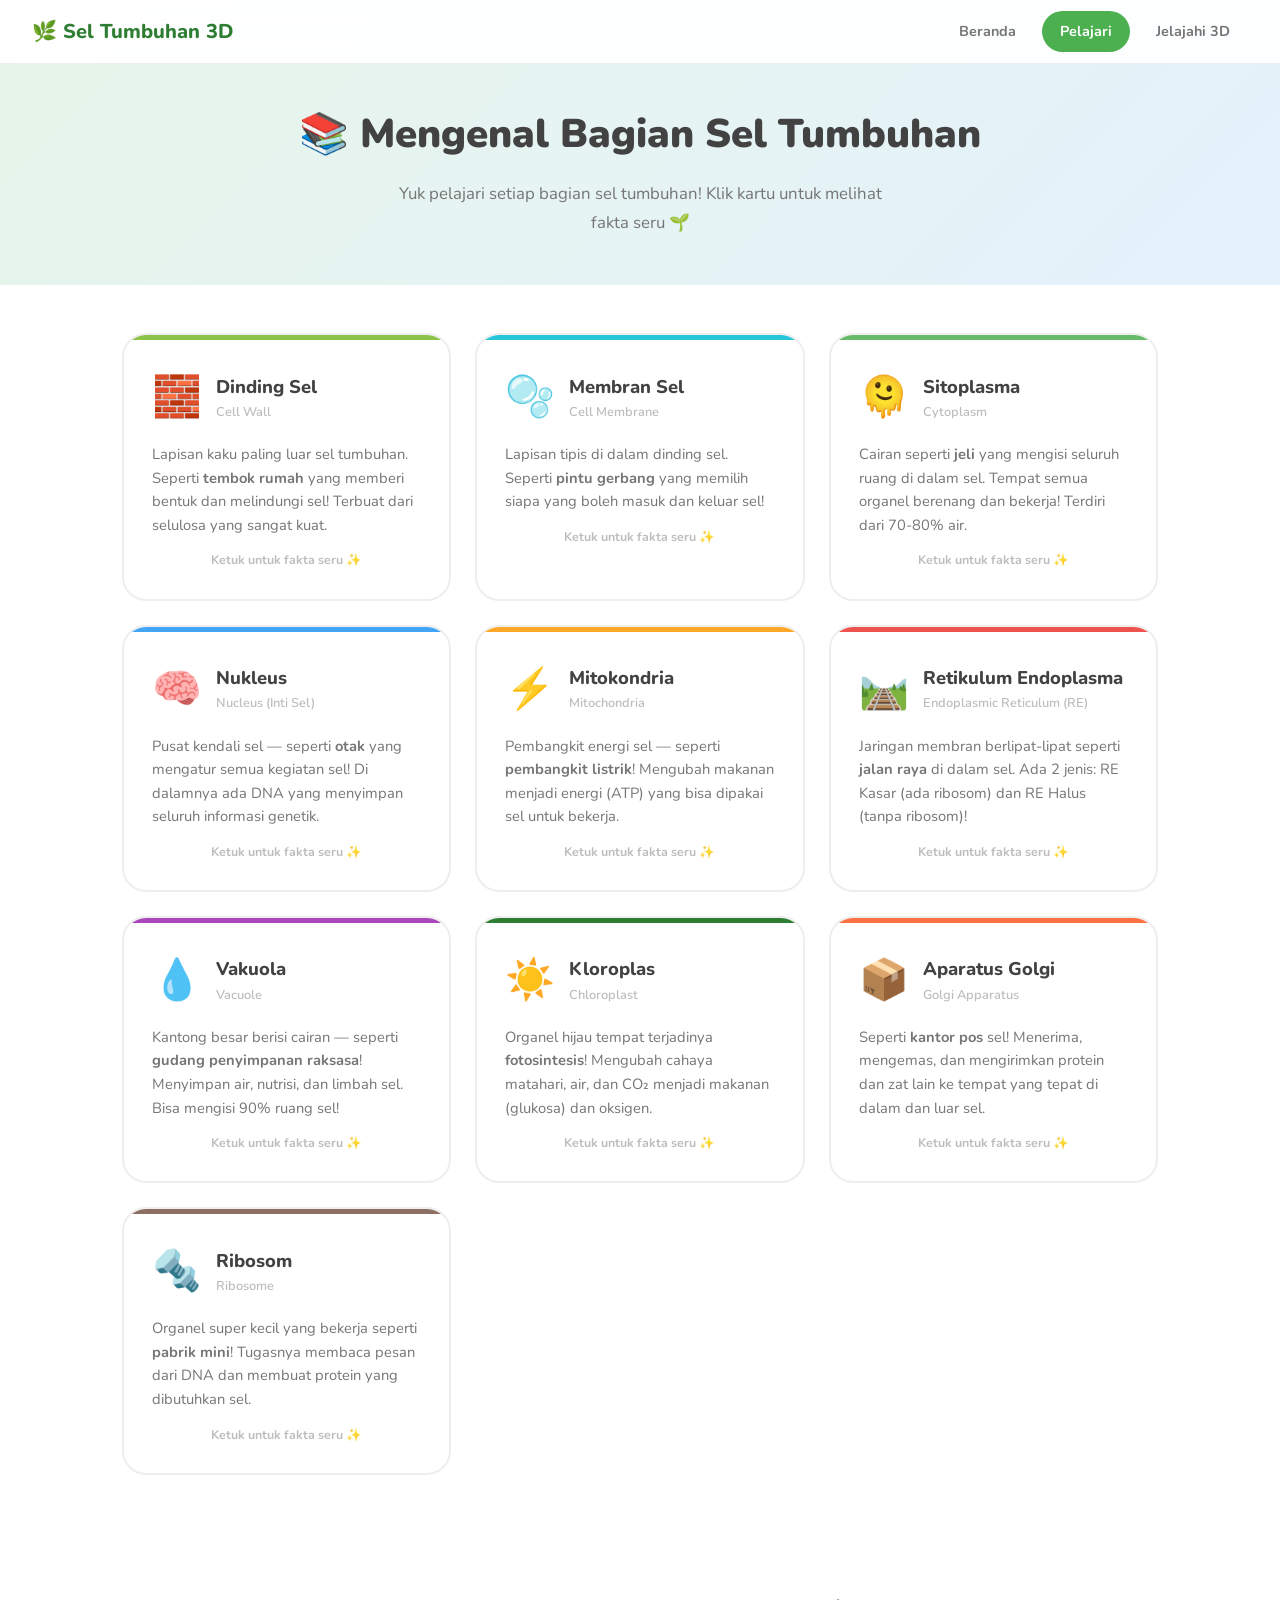
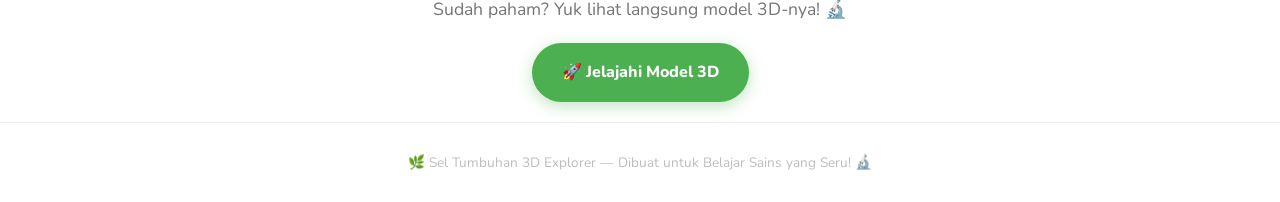
==== info.html @ b7b5b482 "done" ====
<!DOCTYPE html>
<html lang="id">
<head>
  <meta charset="UTF-8">
  <meta name="viewport" content="width=device-width, initial-scale=1.0">
  <title>Pelajari Sel Tumbuhan - Sel Tumbuhan 3D</title>
  <link rel="stylesheet" href="style.css">
</head>
<body class="page-info">

  <!-- Navbar -->
  <nav class="navbar">
    <a href="index.html" class="nav-brand">🌿 Sel Tumbuhan 3D</a>
    <div class="nav-links" id="navLinks">
      <a href="index.html">Beranda</a>
      <a href="info.html" class="active">Pelajari</a>
      <a href="viewer.html">Jelajahi 3D</a>
    </div>
    <button class="nav-hamburger" onclick="document.getElementById('navLinks').classList.toggle('open')">☰</button>
  </nav>

  <!-- Header -->
  <section class="info-header">
    <h1>📚 Mengenal Bagian Sel Tumbuhan</h1>
    <p>Yuk pelajari setiap bagian sel tumbuhan! Klik kartu untuk melihat fakta seru 🌱</p>
  </section>

  <!-- Organelle Cards -->
  <section class="organelles">
    <div class="organelles-grid">

      <!-- 1. Dinding Sel -->
      <div class="org-card" style="--org-color: #8BC34A" onclick="this.classList.toggle('expanded')">
        <div class="org-top">
          <span class="org-emoji">🧱</span>
          <div>
            <div class="org-title">Dinding Sel</div>
            <div class="org-subtitle">Cell Wall</div>
          </div>
        </div>
        <div class="org-desc">Lapisan kaku paling luar sel tumbuhan. Seperti <strong>tembok rumah</strong> yang memberi bentuk dan melindungi sel! Terbuat dari selulosa yang sangat kuat.</div>
        <div class="org-fun">
          <span class="fun-label">💡 Fakta Seru</span>
          Dinding sel hanya ada di sel tumbuhan, TIDAK ada di sel hewan! Itulah kenapa tumbuhan bisa berdiri tegak. Selulosa di dinding sel juga dipakai untuk membuat kertas lho!
        </div>
        <div class="expand-hint">Ketuk untuk fakta seru ✨</div>
      </div>

      <!-- 2. Membran Sel -->
      <div class="org-card" style="--org-color: #26C6DA" onclick="this.classList.toggle('expanded')">
        <div class="org-top">
          <span class="org-emoji">🫧</span>
          <div>
            <div class="org-title">Membran Sel</div>
            <div class="org-subtitle">Cell Membrane</div>
          </div>
        </div>
        <div class="org-desc">Lapisan tipis di dalam dinding sel. Seperti <strong>pintu gerbang</strong> yang memilih siapa yang boleh masuk dan keluar sel!</div>
        <div class="org-fun">
          <span class="fun-label">💡 Fakta Seru</span>
          Membran sel sangat tipis — hanya sekitar 7 nanometer! Itu 10.000 kali lebih tipis dari selembar kertas. Tapi hebatnya, dia bisa memilih zat mana yang boleh lewat!
        </div>
        <div class="expand-hint">Ketuk untuk fakta seru ✨</div>
      </div>

      <!-- 3. Sitoplasma -->
      <div class="org-card" style="--org-color: #66BB6A" onclick="this.classList.toggle('expanded')">
        <div class="org-top">
          <span class="org-emoji">🫠</span>
          <div>
            <div class="org-title">Sitoplasma</div>
            <div class="org-subtitle">Cytoplasm</div>
          </div>
        </div>
        <div class="org-desc">Cairan seperti <strong>jeli</strong> yang mengisi seluruh ruang di dalam sel. Tempat semua organel berenang dan bekerja! Terdiri dari 70-80% air.</div>
        <div class="org-fun">
          <span class="fun-label">💡 Fakta Seru</span>
          Sitoplasma itu kayak kolam renang buat organel! Semua aktivitas penting sel terjadi di sini. Bayangkan seperti kota yang sibuk — semua orang bekerja di dalamnya!
        </div>
        <div class="expand-hint">Ketuk untuk fakta seru ✨</div>
      </div>

      <!-- 4. Nukleus -->
      <div class="org-card" style="--org-color: #42A5F5" onclick="this.classList.toggle('expanded')">
        <div class="org-top">
          <span class="org-emoji">🧠</span>
          <div>
            <div class="org-title">Nukleus</div>
            <div class="org-subtitle">Nucleus (Inti Sel)</div>
          </div>
        </div>
        <div class="org-desc">Pusat kendali sel — seperti <strong>otak</strong> yang mengatur semua kegiatan sel! Di dalamnya ada DNA yang menyimpan seluruh informasi genetik.</div>
        <div class="org-fun">
          <span class="fun-label">💡 Fakta Seru</span>
          Kalau DNA dalam satu sel manusia direntangkan, panjangnya bisa mencapai 2 meter! Tapi semuanya dilipat sangat rapi di dalam nukleus yang kecil sekali.
        </div>
        <div class="expand-hint">Ketuk untuk fakta seru ✨</div>
      </div>

      <!-- 5. Mitokondria -->
      <div class="org-card" style="--org-color: #FFA726" onclick="this.classList.toggle('expanded')">
        <div class="org-top">
          <span class="org-emoji">⚡</span>
          <div>
            <div class="org-title">Mitokondria</div>
            <div class="org-subtitle">Mitochondria</div>
          </div>
        </div>
        <div class="org-desc">Pembangkit energi sel — seperti <strong>pembangkit listrik</strong>! Mengubah makanan menjadi energi (ATP) yang bisa dipakai sel untuk bekerja.</div>
        <div class="org-fun">
          <span class="fun-label">💡 Fakta Seru</span>
          Mitokondria punya DNA sendiri yang berbeda dari DNA di nukleus! Para ilmuwan percaya mitokondria dulunya adalah bakteri yang "dimakan" oleh sel jutaan tahun lalu, lalu mereka hidup bersama.
        </div>
        <div class="expand-hint">Ketuk untuk fakta seru ✨</div>
      </div>

      <!-- 6. Retikulum Endoplasma -->
      <div class="org-card" style="--org-color: #EF5350" onclick="this.classList.toggle('expanded')">
        <div class="org-top">
          <span class="org-emoji">🛤️</span>
          <div>
            <div class="org-title">Retikulum Endoplasma</div>
            <div class="org-subtitle">Endoplasmic Reticulum (RE)</div>
          </div>
        </div>
        <div class="org-desc">Jaringan membran berlipat-lipat seperti <strong>jalan raya</strong> di dalam sel. Ada 2 jenis: RE Kasar (ada ribosom) dan RE Halus (tanpa ribosom)!</div>
        <div class="org-fun">
          <span class="fun-label">💡 Fakta Seru</span>
          Kalau RE Kasar direntangkan, luasnya bisa 30 kali lebih besar dari membran sel! RE Kasar sibuk membuat protein, sedangkan RE Halus membuat lemak dan menyingkirkan racun.
        </div>
        <div class="expand-hint">Ketuk untuk fakta seru ✨</div>
      </div>

      <!-- 7. Vakuola -->
      <div class="org-card" style="--org-color: #AB47BC" onclick="this.classList.toggle('expanded')">
        <div class="org-top">
          <span class="org-emoji">💧</span>
          <div>
            <div class="org-title">Vakuola</div>
            <div class="org-subtitle">Vacuole</div>
          </div>
        </div>
        <div class="org-desc">Kantong besar berisi cairan — seperti <strong>gudang penyimpanan raksasa</strong>! Menyimpan air, nutrisi, dan limbah sel. Bisa mengisi 90% ruang sel!</div>
        <div class="org-fun">
          <span class="fun-label">💡 Fakta Seru</span>
          Vakuola sel tumbuhan SANGAT besar! Saking besarnya, organel lain terdorong ke pinggir. Saat tumbuhan layu, itu karena vakuolanya kehilangan air. Siram air = vakuola terisi lagi = tumbuhan tegak!
        </div>
        <div class="expand-hint">Ketuk untuk fakta seru ✨</div>
      </div>

      <!-- 8. Kloroplas -->
      <div class="org-card" style="--org-color: #2E7D32" onclick="this.classList.toggle('expanded')">
        <div class="org-top">
          <span class="org-emoji">☀️</span>
          <div>
            <div class="org-title">Kloroplas</div>
            <div class="org-subtitle">Chloroplast</div>
          </div>
        </div>
        <div class="org-desc">Organel hijau tempat terjadinya <strong>fotosintesis</strong>! Mengubah cahaya matahari, air, dan CO₂ menjadi makanan (glukosa) dan oksigen.</div>
        <div class="org-fun">
          <span class="fun-label">💡 Fakta Seru</span>
          Kloroplas mengandung klorofil yang membuat daun berwarna hijau! Saat musim gugur, klorofil rusak sehingga daun berubah warna jadi kuning dan merah. Kloroplas juga punya DNA sendiri!
        </div>
        <div class="expand-hint">Ketuk untuk fakta seru ✨</div>
      </div>

      <!-- 9. Aparatus Golgi -->
      <div class="org-card" style="--org-color: #FF7043" onclick="this.classList.toggle('expanded')">
        <div class="org-top">
          <span class="org-emoji">📦</span>
          <div>
            <div class="org-title">Aparatus Golgi</div>
            <div class="org-subtitle">Golgi Apparatus</div>
          </div>
        </div>
        <div class="org-desc">Seperti <strong>kantor pos</strong> sel! Menerima, mengemas, dan mengirimkan protein dan zat lain ke tempat yang tepat di dalam dan luar sel.</div>
        <div class="org-fun">
          <span class="fun-label">💡 Fakta Seru</span>
          Aparatus Golgi dinamai dari ilmuwan Italia, Camillo Golgi, yang menemukannya tahun 1898. Satu sel bisa punya 10-20 aparatus Golgi yang bekerja tanpa henti seperti pabrik pengiriman paket!
        </div>
        <div class="expand-hint">Ketuk untuk fakta seru ✨</div>
      </div>

      <!-- 10. Ribosom -->
      <div class="org-card" style="--org-color: #8D6E63" onclick="this.classList.toggle('expanded')">
        <div class="org-top">
          <span class="org-emoji">🔩</span>
          <div>
            <div class="org-title">Ribosom</div>
            <div class="org-subtitle">Ribosome</div>
          </div>
        </div>
        <div class="org-desc">Organel super kecil yang bekerja seperti <strong>pabrik mini</strong>! Tugasnya membaca pesan dari DNA dan membuat protein yang dibutuhkan sel.</div>
        <div class="org-fun">
          <span class="fun-label">💡 Fakta Seru</span>
          Satu sel bisa punya JUTAAN ribosom! Mereka sangat kecil — cuma 25 nanometer. Beberapa menempel di RE Kasar (seperti pekerja di pabrik), beberapa mengapung bebas di sitoplasma.
        </div>
        <div class="expand-hint">Ketuk untuk fakta seru ✨</div>
      </div>

    </div>
  </section>

  <!-- CTA -->
  <section class="info-cta">
    <p>Sudah paham? Yuk lihat langsung model 3D-nya! 🔬</p>
    <a href="viewer.html" class="btn btn-primary">🚀 Jelajahi Model 3D</a>
  </section>

  <!-- Footer -->
  <footer>
    <p>🌿 Sel Tumbuhan 3D Explorer — Dibuat untuk Belajar Sains yang Seru! 🔬</p>
  </footer>

</body>
</html>
---- style.css ----
@import url('https://fonts.googleapis.com/css2?family=Nunito:wght@400;600;700;800;900&display=swap');

/* ═══════════════════════════════════════════
   CSS Variables
   ═══════════════════════════════════════════ */
:root {
  --green: #4CAF50;
  --green-light: #81C784;
  --green-pale: #E8F5E9;
  --green-dark: #2E7D32;
  --yellow: #FFD54F;
  --yellow-light: #FFF9C4;
  --blue: #42A5F5;
  --blue-light: #BBDEFB;
  --pink: #F06292;
  --orange: #FF7043;
  --purple: #AB47BC;
  --cyan: #26C6DA;
  --red: #EF5350;
  --white: #FFFFFF;
  --gray-50: #FAFAFA;
  --gray-100: #F5F5F5;
  --gray-200: #EEEEEE;
  --gray-400: #BDBDBD;
  --gray-600: #757575;
  --gray-800: #424242;
  --radius: 16px;
  --radius-sm: 10px;
  --radius-lg: 24px;
  --radius-full: 999px;
  --shadow: 0 4px 20px rgba(0,0,0,0.06);
  --shadow-md: 0 6px 24px rgba(0,0,0,0.1);
  --shadow-lg: 0 12px 40px rgba(0,0,0,0.12);
  --transition: 0.3s cubic-bezier(0.4, 0, 0.2, 1);
}

*, *::before, *::after { margin: 0; padding: 0; box-sizing: border-box; }

html { scroll-behavior: smooth; }

body {
  font-family: 'Nunito', sans-serif;
  background: var(--white);
  color: var(--gray-800);
  line-height: 1.7;
  overflow-x: hidden;
  min-height: 100vh;
}

a { text-decoration: none; color: inherit; }
img { max-width: 100%; display: block; }
button { font-family: inherit; cursor: pointer; border: none; }

/* ═══════════════════════════════════════════
   Navbar
   ═══════════════════════════════════════════ */
.navbar {
  position: fixed; top: 0; left: 0; right: 0; z-index: 100;
  display: flex; align-items: center; justify-content: space-between;
  padding: 0 32px; height: 64px;
  background: rgba(255,255,255,0.92);
  backdrop-filter: blur(12px);
  border-bottom: 1px solid var(--gray-200);
}

.nav-brand {
  font-size: 1.25rem; font-weight: 800;
  color: var(--green-dark);
  display: flex; align-items: center; gap: 6px;
}

.nav-links { display: flex; gap: 8px; }

.nav-links a {
  padding: 8px 18px; border-radius: var(--radius-full);
  font-weight: 700; font-size: 0.9rem;
  color: var(--gray-600);
  transition: var(--transition);
}
.nav-links a:hover { background: var(--green-pale); color: var(--green-dark); }
.nav-links a.active { background: var(--green); color: var(--white); }

.nav-hamburger {
  display: none; background: none; border: none;
  font-size: 1.5rem; color: var(--gray-800);
}

/* ═══════════════════════════════════════════
   Buttons
   ═══════════════════════════════════════════ */
.btn {
  display: inline-flex; align-items: center; gap: 8px;
  padding: 14px 28px; border-radius: var(--radius-full);
  font-weight: 800; font-size: 1rem;
  transition: var(--transition);
  border: 2px solid transparent;
}
.btn-primary {
  background: var(--green); color: var(--white);
  box-shadow: 0 4px 16px rgba(76,175,80,0.35);
}
.btn-primary:hover { background: var(--green-dark); transform: translateY(-2px); box-shadow: 0 8px 24px rgba(76,175,80,0.4); }

.btn-secondary {
  background: var(--white); color: var(--green-dark);
  border-color: var(--green-light);
}
.btn-secondary:hover { background: var(--green-pale); transform: translateY(-2px); }

.btn-sm { padding: 10px 20px; font-size: 0.85rem; }

/* ═══════════════════════════════════════════
   LANDING PAGE
   ═══════════════════════════════════════════ */

/* Hero */
.hero {
  min-height: 100vh; padding: 100px 32px 60px;
  display: flex; align-items: center; justify-content: center;
  gap: 60px;
  background: linear-gradient(135deg, #f0faf1 0%, #e8f8e0 30%, #fff9e0 70%, #fff 100%);
  position: relative; overflow: hidden;
}

.hero-content { max-width: 520px; z-index: 2; }

.hero-badge {
  display: inline-block;
  padding: 8px 18px; border-radius: var(--radius-full);
  background: var(--green-pale); color: var(--green-dark);
  font-weight: 800; font-size: 0.85rem;
  margin-bottom: 20px;
}

.hero h1 {
  font-size: 3.2rem; font-weight: 900; line-height: 1.15;
  margin-bottom: 16px;
}

.text-gradient {
  background: linear-gradient(135deg, var(--green) 0%, var(--cyan) 50%, var(--blue) 100%);
  -webkit-background-clip: text; background-clip: text;
  -webkit-text-fill-color: transparent;
}

.hero p {
  font-size: 1.15rem; color: var(--gray-600);
  margin-bottom: 32px; max-width: 420px;
}

.hero-buttons { display: flex; gap: 14px; flex-wrap: wrap; }

.hero-visual {
  position: relative; width: 380px; height: 380px;
  flex-shrink: 0; z-index: 1;
}

.hero-cell {
  width: 100%; height: 100%;
  display: flex; align-items: center; justify-content: center;
  font-size: 12rem;
  filter: drop-shadow(0 20px 40px rgba(76,175,80,0.2));
  animation: hero-float 4s ease-in-out infinite;
}

@keyframes hero-float {
  0%, 100% { transform: translateY(0); }
  50% { transform: translateY(-20px); }
}

/* Floating leaves */
.leaf {
  position: absolute; font-size: 2.5rem;
  animation: leaf-float 6s ease-in-out infinite;
  opacity: 0.7; z-index: 0;
}
.leaf-1 { top: 10%; left: 5%; animation-delay: 0s; }
.leaf-2 { top: 30%; right: 5%; animation-delay: 1s; font-size: 3rem; }
.leaf-3 { bottom: 20%; left: 10%; animation-delay: 2s; }
.leaf-4 { top: 15%; right: 20%; animation-delay: 0.5s; font-size: 2rem; }
.leaf-5 { bottom: 30%; right: 15%; animation-delay: 3s; }

@keyframes leaf-float {
  0%, 100% { transform: translateY(0) rotate(0deg); }
  25% { transform: translateY(-15px) rotate(5deg); }
  50% { transform: translateY(-8px) rotate(-3deg); }
  75% { transform: translateY(-20px) rotate(8deg); }
}

/* Features */
.features {
  padding: 80px 32px;
  text-align: center;
}
.features > h2 {
  font-size: 2rem; font-weight: 900;
  margin-bottom: 48px;
}
.features-grid {
  display: grid; grid-template-columns: repeat(auto-fit, minmax(280px, 1fr));
  gap: 24px; max-width: 960px; margin: 0 auto;
}

.feature-card {
  background: var(--white);
  border: 2px solid var(--gray-200);
  border-radius: var(--radius-lg);
  padding: 36px 28px;
  transition: var(--transition);
  text-align: center;
}
.feature-card:hover {
  transform: translateY(-6px);
  box-shadow: var(--shadow-lg);
  border-color: var(--card-color, var(--green));
}
.feature-icon {
  font-size: 3.5rem; margin-bottom: 16px;
  display: inline-block;
  animation: icon-bounce 2s ease-in-out infinite;
}
@keyframes icon-bounce {
  0%, 100% { transform: scale(1); }
  50% { transform: scale(1.1); }
}
.feature-card h3 {
  font-size: 1.25rem; font-weight: 800; margin-bottom: 8px;
  color: var(--card-color, var(--green-dark));
}
.feature-card p {
  font-size: 0.95rem; color: var(--gray-600); margin-bottom: 16px;
}
.card-link {
  font-weight: 800; font-size: 0.9rem;
  color: var(--card-color, var(--green));
}
.card-link:hover { text-decoration: underline; }

/* Fun Facts */
.fun-facts {
  padding: 60px 32px 80px;
  background: var(--green-pale);
  text-align: center;
}
.fun-facts > h2 { font-size: 1.8rem; font-weight: 900; margin-bottom: 40px; }

.facts-grid {
  display: grid; grid-template-columns: repeat(auto-fit, minmax(250px, 1fr));
  gap: 20px; max-width: 860px; margin: 0 auto;
}
.fact-card {
  background: var(--white);
  border-radius: var(--radius);
  padding: 28px;
  box-shadow: var(--shadow);
  text-align: center;
  transition: var(--transition);
}
.fact-card:hover { transform: translateY(-4px); box-shadow: var(--shadow-md); }
.fact-emoji { font-size: 2.5rem; display: block; margin-bottom: 10px; }
.fact-card p { font-size: 0.95rem; color: var(--gray-600); }

/* Footer */
footer {
  padding: 28px 32px;
  text-align: center;
  border-top: 1px solid var(--gray-200);
  color: var(--gray-400);
  font-size: 0.85rem;
}

/* BG decorations */
.bg-decoration {
  position: fixed; top: 0; left: 0; right: 0; bottom: 0;
  pointer-events: none; z-index: 0;
}
.deco-leaf {
  position: absolute; font-size: 4rem; opacity: 0.06;
  animation: deco-drift 20s linear infinite;
}
.dl-1 { top: 10%; left: -5%; animation-duration: 25s; }
.dl-2 { top: 50%; right: -5%; animation-duration: 30s; animation-delay: 5s; }
.dl-3 { bottom: 10%; left: 10%; animation-duration: 22s; animation-delay: 8s; }
.dl-4 { top: 30%; left: 50%; animation-duration: 28s; animation-delay: 12s; font-size: 3rem; }

@keyframes deco-drift {
  0% { transform: translateY(0) rotate(0deg); opacity: 0.06; }
  50% { transform: translateY(-40px) rotate(180deg); opacity: 0.1; }
  100% { transform: translateY(0) rotate(360deg); opacity: 0.06; }
}

/* ═══════════════════════════════════════════
   INFO PAGE
   ═══════════════════════════════════════════ */
.info-header {
  padding: 100px 32px 48px;
  text-align: center;
  background: linear-gradient(135deg, #e8f5e9, #e3f2fd);
}
.info-header h1 { font-size: 2.5rem; font-weight: 900; margin-bottom: 12px; }
.info-header p { font-size: 1.05rem; color: var(--gray-600); max-width: 500px; margin: 0 auto; }

.organelles {
  padding: 48px 32px 80px;
  max-width: 1100px; margin: 0 auto;
}
.organelles-grid {
  display: grid; grid-template-columns: repeat(auto-fill, minmax(300px, 1fr));
  gap: 24px;
}

.org-card {
  background: var(--white);
  border: 2px solid var(--gray-200);
  border-radius: var(--radius-lg);
  padding: 28px;
  transition: var(--transition);
  cursor: pointer;
  position: relative;
  overflow: hidden;
}
.org-card::before {
  content: '';
  position: absolute; top: 0; left: 0; right: 0;
  height: 5px; border-radius: var(--radius-lg) var(--radius-lg) 0 0;
  background: var(--org-color, var(--green));
}
.org-card:hover {
  transform: translateY(-4px);
  box-shadow: 0 8px 30px color-mix(in srgb, var(--org-color, var(--green)) 20%, transparent);
  border-color: var(--org-color, var(--green));
}

.org-card .org-top { display: flex; align-items: center; gap: 14px; margin-bottom: 12px; }
.org-card .org-emoji { font-size: 2.5rem; }
.org-card .org-title { font-size: 1.15rem; font-weight: 800; }
.org-card .org-subtitle { font-size: 0.8rem; color: var(--gray-400); font-weight: 600; }
.org-card .org-desc { font-size: 0.92rem; color: var(--gray-600); line-height: 1.6; }
.org-card .org-fun {
  margin-top: 14px;
  padding: 12px 16px;
  background: var(--gray-50);
  border-radius: var(--radius-sm);
  font-size: 0.85rem;
  color: var(--gray-600);
  display: none;
}
.org-card .org-fun .fun-label {
  font-weight: 800; color: var(--org-color, var(--green));
  display: block; margin-bottom: 4px;
}
.org-card.expanded .org-fun { display: block; }
.org-card .expand-hint {
  margin-top: 12px;
  font-size: 0.78rem;
  color: var(--gray-400);
  font-weight: 700;
  text-align: center;
}
.org-card.expanded .expand-hint { display: none; }

.info-cta {
  text-align: center;
  padding: 40px 32px 20px;
  max-width: 1100px; margin: 0 auto;
}
.info-cta p { font-size: 1.1rem; color: var(--gray-600); margin-bottom: 18px; }

/* ═══════════════════════════════════════════
   VIEWER PAGE
   ═══════════════════════════════════════════ */
.page-viewer { height: 100vh; display: flex; flex-direction: column; overflow: hidden; }

.viewer-nav {
  display: flex; align-items: center; justify-content: space-between;
  padding: 0 20px; height: 56px; flex-shrink: 0;
  background: var(--white);
  border-bottom: 1px solid var(--gray-200);
  z-index: 50;
}
.viewer-nav .vn-left { display: flex; align-items: center; gap: 12px; }
.viewer-nav .vn-back {
  width: 36px; height: 36px; border-radius: var(--radius-sm);
  background: var(--gray-100); color: var(--gray-600);
  display: flex; align-items: center; justify-content: center;
  font-size: 1.1rem; transition: var(--transition);
}
.viewer-nav .vn-back:hover { background: var(--green-pale); color: var(--green-dark); }
.viewer-nav .vn-title { font-weight: 800; font-size: 1rem; color: var(--green-dark); }
.viewer-nav .vn-right { display: flex; gap: 8px; }

.vn-btn {
  height: 36px; padding: 0 14px; border-radius: var(--radius-sm);
  background: var(--gray-100); color: var(--gray-600);
  font-weight: 700; font-size: 0.82rem;
  display: flex; align-items: center; gap: 6px;
  transition: var(--transition);
}
.vn-btn:hover { background: var(--green-pale); color: var(--green-dark); }
.vn-btn.active { background: var(--green); color: var(--white); }

/* Viewport & canvas */
.viewer-body { flex: 1; display: flex; position: relative; overflow: hidden; }

#viewer-wrap {
  flex: 1; position: relative;
  background: linear-gradient(180deg, #f5f9f5 0%, #eef5ee 100%);
}
#three-canvas { display: block; width: 100%; height: 100%; }

/* Loading */
#loading {
  position: absolute; inset: 0;
  display: flex; flex-direction: column;
  align-items: center; justify-content: center;
  background: var(--white);
  z-index: 30;
  transition: opacity 0.4s;
}
#loading.hidden { opacity: 0; pointer-events: none; }

.spinner {
  width: 48px; height: 48px;
  border: 4px solid var(--green-pale);
  border-top-color: var(--green);
  border-radius: 50%;
  animation: spin 0.8s linear infinite;
  margin-bottom: 16px;
}
@keyframes spin { to { transform: rotate(360deg); } }

.progress-wrap {
  width: 200px; height: 6px;
  background: var(--gray-200);
  border-radius: var(--radius-full);
  overflow: hidden; margin-bottom: 10px;
}
#progress-bar {
  height: 100%; width: 0%;
  background: linear-gradient(90deg, var(--green-light), var(--green));
  border-radius: var(--radius-full);
  transition: width 0.3s;
}
#load-label { font-size: 0.82rem; color: var(--gray-400); font-weight: 600; }

/* Controls hint */
#controls-hint {
  position: absolute; bottom: 20px; left: 50%;
  transform: translateX(-50%);
  background: rgba(255,255,255,0.9);
  backdrop-filter: blur(8px);
  padding: 10px 20px; border-radius: var(--radius-full);
  font-size: 0.8rem; color: var(--gray-600);
  box-shadow: var(--shadow);
  transition: opacity 0.5s; z-index: 10;
  white-space: nowrap;
}
#controls-hint span { color: var(--green); font-weight: 700; }

/* Viewer plant background decorations */
.viewer-plants {
  position: fixed; inset: 0;
  pointer-events: none; z-index: 0;
  overflow: hidden;
}
.vp {
  position: absolute;
  font-size: 3.5rem;
  opacity: 0.25;
  filter: hue-rotate(-10deg) saturate(2.5) brightness(0.6);
  animation: vp-sway 12s ease-in-out infinite;
}
.vp-1 { bottom: 3%; left: 2%; font-size: 5rem; animation-delay: 0s; }
.vp-2 { top: 10%; right: 2%; font-size: 3.5rem; animation-delay: 2s; }
.vp-3 { bottom: 12%; right: 5%; font-size: 4.5rem; animation-delay: 4s; }
.vp-4 { top: 38%; left: 1%; font-size: 3rem; animation-delay: 1s; }
.vp-5 { bottom: 38%; right: 1%; font-size: 3.5rem; animation-delay: 3s; }
.vp-6 { top: 6%; left: 7%; font-size: 2.8rem; animation-delay: 5s; }

@keyframes vp-sway {
  0%, 100% { transform: translateY(0) rotate(0deg); }
  25% { transform: translateY(-8px) rotate(3deg); }
  50% { transform: translateY(-4px) rotate(-2deg); }
  75% { transform: translateY(-12px) rotate(5deg); }
}

/* Settings Panel */
.settings-panel {
  width: 300px; flex-shrink: 0;
  background: var(--white);
  border-left: 1px solid var(--gray-200);
  overflow-y: auto;
  padding: 20px;
  transition: margin-right var(--transition);
  z-index: 20;
}
.settings-panel.hidden { margin-right: -300px; }

.sp-section { margin-bottom: 24px; }
.sp-section h3 {
  font-size: 0.78rem; font-weight: 800;
  text-transform: uppercase; letter-spacing: 1px;
  color: var(--gray-400);
  margin-bottom: 12px;
}

.sp-layer {
  display: flex; align-items: center; gap: 10px;
  padding: 10px 14px; border-radius: var(--radius-sm);
  border: 2px solid var(--gray-200);
  cursor: pointer; margin-bottom: 8px;
  transition: var(--transition);
  font-weight: 700; font-size: 0.9rem;
}
.sp-layer:hover { border-color: var(--green-light); }
.sp-layer.active { border-color: var(--green); background: var(--green-pale); }

.sp-dot { width: 12px; height: 12px; border-radius: 50%; flex-shrink: 0; }
.sp-check {
  margin-left: auto;
  width: 22px; height: 22px; border-radius: 6px;
  background: var(--gray-200); color: transparent;
  display: flex; align-items: center; justify-content: center;
  font-size: 0.75rem; font-weight: 800;
  transition: var(--transition);
}
.sp-layer.active .sp-check { background: var(--green); color: var(--white); }

/* Sliders */
.sp-slider label {
  display: flex; justify-content: space-between;
  font-size: 0.85rem; font-weight: 700;
  color: var(--gray-600); margin-bottom: 6px;
}
.sp-slider label span { color: var(--green); }
.sp-slider input[type=range] {
  -webkit-appearance: none; appearance: none;
  width: 100%; height: 6px;
  background: var(--gray-200);
  border-radius: var(--radius-full);
  outline: none;
  margin-bottom: 14px;
}
.sp-slider input[type=range]::-webkit-slider-thumb {
  -webkit-appearance: none; appearance: none;
  width: 18px; height: 18px; border-radius: 50%;
  background: var(--green);
  cursor: pointer;
  box-shadow: 0 2px 6px rgba(76,175,80,0.4);
}

/* Organelle tags in settings */
.sp-tags { display: flex; flex-wrap: wrap; gap: 6px; }
.sp-tag {
  padding: 6px 12px; border-radius: var(--radius-full);
  background: var(--gray-100);
  font-size: 0.78rem; font-weight: 700;
  cursor: pointer;
  transition: var(--transition);
}
.sp-tag:hover { background: var(--green-pale); color: var(--green-dark); }

/* Settings buttons row */
.sp-btns { display: flex; flex-direction: column; gap: 8px; }
.sp-btn {
  width: 100%;
  padding: 12px;
  border-radius: var(--radius-sm);
  font-weight: 800; font-size: 0.85rem;
  text-align: center;
  transition: var(--transition);
}
.sp-btn-primary { background: var(--green); color: var(--white); }
.sp-btn-primary:hover { background: var(--green-dark); }
.sp-btn-outline {
  background: var(--white); color: var(--gray-600);
  border: 2px solid var(--gray-200);
}
.sp-btn-outline:hover { border-color: var(--green-light); color: var(--green-dark); }

/* ── 3D Labels ───────────────────────────── */
.label3d {
  display: flex; align-items: center; gap: 6px;
  background: rgba(255,255,255,0.92);
  backdrop-filter: blur(6px);
  padding: 6px 14px 6px 8px;
  border-radius: var(--radius-full);
  border: 2px solid var(--lc, var(--green));
  box-shadow: 0 2px 12px rgba(0,0,0,0.1);
  cursor: pointer;
  pointer-events: auto;
  transition: box-shadow 0.2s ease, filter 0.2s ease;
  white-space: nowrap;
  font-family: 'Nunito', sans-serif;
}
.label3d:hover {
  box-shadow: 0 4px 20px rgba(0,0,0,0.15);
  filter: brightness(1.05);
}
.label3d .lnum {
  width: 22px; height: 22px; border-radius: 50%;
  background: var(--lc, var(--green));
  color: var(--white);
  display: flex; align-items: center; justify-content: center;
  font-size: 0.7rem; font-weight: 900;
  flex-shrink: 0;
}
.label3d .lname {
  font-size: 0.78rem; font-weight: 800; color: var(--gray-800);
}
.label3d .lsub {
  font-size: 0.65rem; font-weight: 600; color: var(--gray-400);
  margin-left: -2px;
}

/* ── Info Popup ──────────────────────────── */
#info-popup {
  display: none;
  position: absolute;
  top: 50%; left: 50%;
  transform: translate(-50%, -50%);
  width: 370px;
  max-width: calc(100% - 32px);
  background: var(--white);
  border-radius: var(--radius-lg);
  box-shadow: 0 16px 48px rgba(0,0,0,0.18);
  border: 2px solid var(--gray-200);
  padding: 28px;
  z-index: 40;
  max-height: 70vh;
  overflow-y: auto;
}
#info-popup.visible { display: block; animation: popIn 0.25s ease; }

@keyframes popIn {
  from { opacity: 0; transform: translate(-50%, -50%) scale(0.9); }
  to { opacity: 1; transform: translate(-50%, -50%) scale(1); }
}

#info-popup .popup-close {
  position: absolute; top: 14px; right: 14px;
  background: var(--gray-100);
  width: 30px; height: 30px; border-radius: 50%;
  display: flex; align-items: center; justify-content: center;
  font-size: 0.9rem; color: var(--gray-400);
  cursor: pointer; transition: var(--transition);
}
#info-popup .popup-close:hover { background: var(--gray-200); color: var(--gray-800); }

#info-popup .popup-header { display: flex; align-items: center; gap: 12px; margin-bottom: 14px; }
#info-popup .popup-icon { font-size: 1.8rem; }
#info-popup .popup-num {
  width: 28px; height: 28px; border-radius: 50%;
  background: var(--popup-color, var(--green));
  color: var(--white);
  display: flex; align-items: center; justify-content: center;
  font-size: 0.8rem; font-weight: 900;
}
#info-popup .popup-name { font-size: 1.15rem; font-weight: 900; }
#info-popup .popup-sub { font-size: 0.8rem; color: var(--gray-400); font-weight: 600; }

#info-popup .popup-desc {
  font-size: 0.9rem; color: var(--gray-600);
  line-height: 1.6; margin-bottom: 14px;
  padding-bottom: 14px;
  border-bottom: 1px solid var(--gray-200);
}

#info-popup .popup-detail { list-style: none; }
#info-popup .popup-detail li {
  font-size: 0.85rem; color: var(--gray-600);
  padding: 4px 0 4px 18px; position: relative;
}
#info-popup .popup-detail li::before {
  content: '●';
  position: absolute; left: 0;
  color: var(--popup-color, var(--green));
  font-size: 0.6rem;
}

/* ═══════════════════════════════════════════
   Responsive
   ═══════════════════════════════════════════ */
@media (max-width: 768px) {
  .hero {
    flex-direction: column; padding: 90px 24px 40px;
    text-align: center; gap: 30px;
  }
  .hero h1 { font-size: 2.2rem; }
  .hero p { margin-left: auto; margin-right: auto; }
  .hero-buttons { justify-content: center; }
  .hero-visual { width: 240px; height: 240px; }
  .hero-cell { font-size: 8rem; }

  .nav-links { display: none; }
  .nav-links.open {
    display: flex; flex-direction: column;
    position: fixed; top: 64px; left: 0; right: 0;
    background: var(--white); padding: 16px;
    border-bottom: 1px solid var(--gray-200);
    box-shadow: var(--shadow);
  }
  .nav-hamburger { display: block; }

  .features { padding: 48px 24px; }
  .features > h2 { font-size: 1.6rem; }

  .info-header h1 { font-size: 1.8rem; }
  .organelles { padding: 32px 16px 60px; }
  .organelles-grid { grid-template-columns: 1fr; }

  .settings-panel { position: absolute; right: 0; top: 0; bottom: 0; }
  .settings-panel.hidden { margin-right: -300px; }

  #info-popup { top: 50%; left: 50%; right: auto; bottom: auto; width: calc(100% - 24px); max-width: 370px; }
}

@media (max-width: 480px) {
  .hero h1 { font-size: 1.8rem; }
  .hero-visual { width: 180px; height: 180px; }
  .hero-cell { font-size: 6rem; }
  .btn { padding: 12px 22px; font-size: 0.9rem; }
}
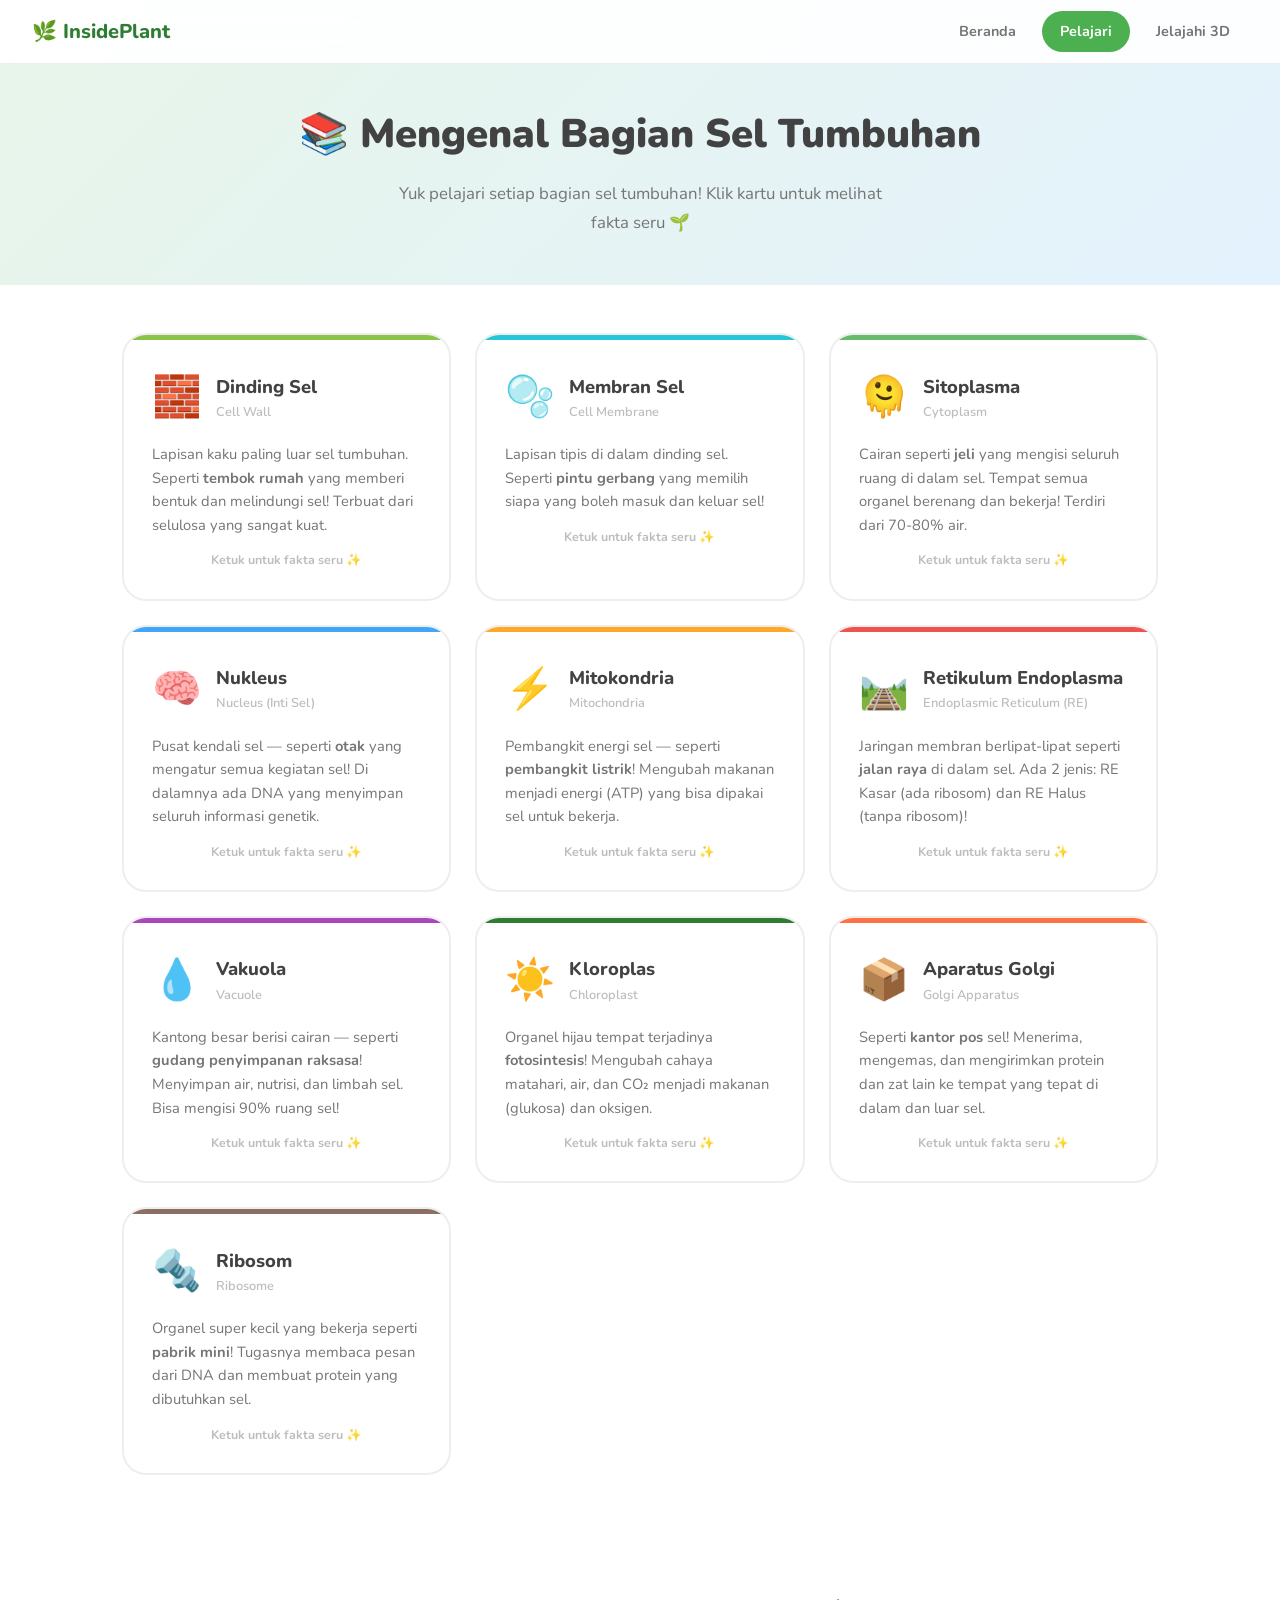
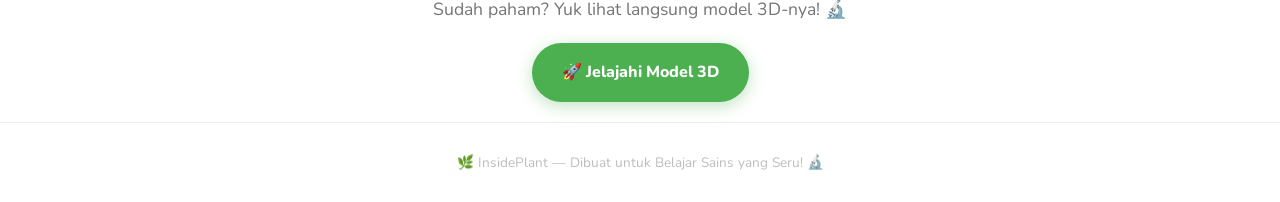
==== commit a31462e2: "done" ====
--- a/info.html
+++ b/info.html
@@ -3,14 +3,14 @@
 <head>
   <meta charset="UTF-8">
   <meta name="viewport" content="width=device-width, initial-scale=1.0">
-  <title>Pelajari Sel Tumbuhan - Sel Tumbuhan 3D</title>
+  <title>Pelajari Sel Tumbuhan - InsidePlant</title>
   <link rel="stylesheet" href="style.css">
 </head>
 <body class="page-info">
 
   <!-- Navbar -->
   <nav class="navbar">
-    <a href="index.html" class="nav-brand">🌿 Sel Tumbuhan 3D</a>
+    <a href="index.html" class="nav-brand">🌿 InsidePlant</a>
     <div class="nav-links" id="navLinks">
       <a href="index.html">Beranda</a>
       <a href="info.html" class="active">Pelajari</a>
@@ -210,7 +210,7 @@
 
   <!-- Footer -->
   <footer>
-    <p>🌿 Sel Tumbuhan 3D Explorer — Dibuat untuk Belajar Sains yang Seru! 🔬</p>
+    <p>🌿 InsidePlant — Dibuat untuk Belajar Sains yang Seru! 🔬</p>
   </footer>
 
 </body>
